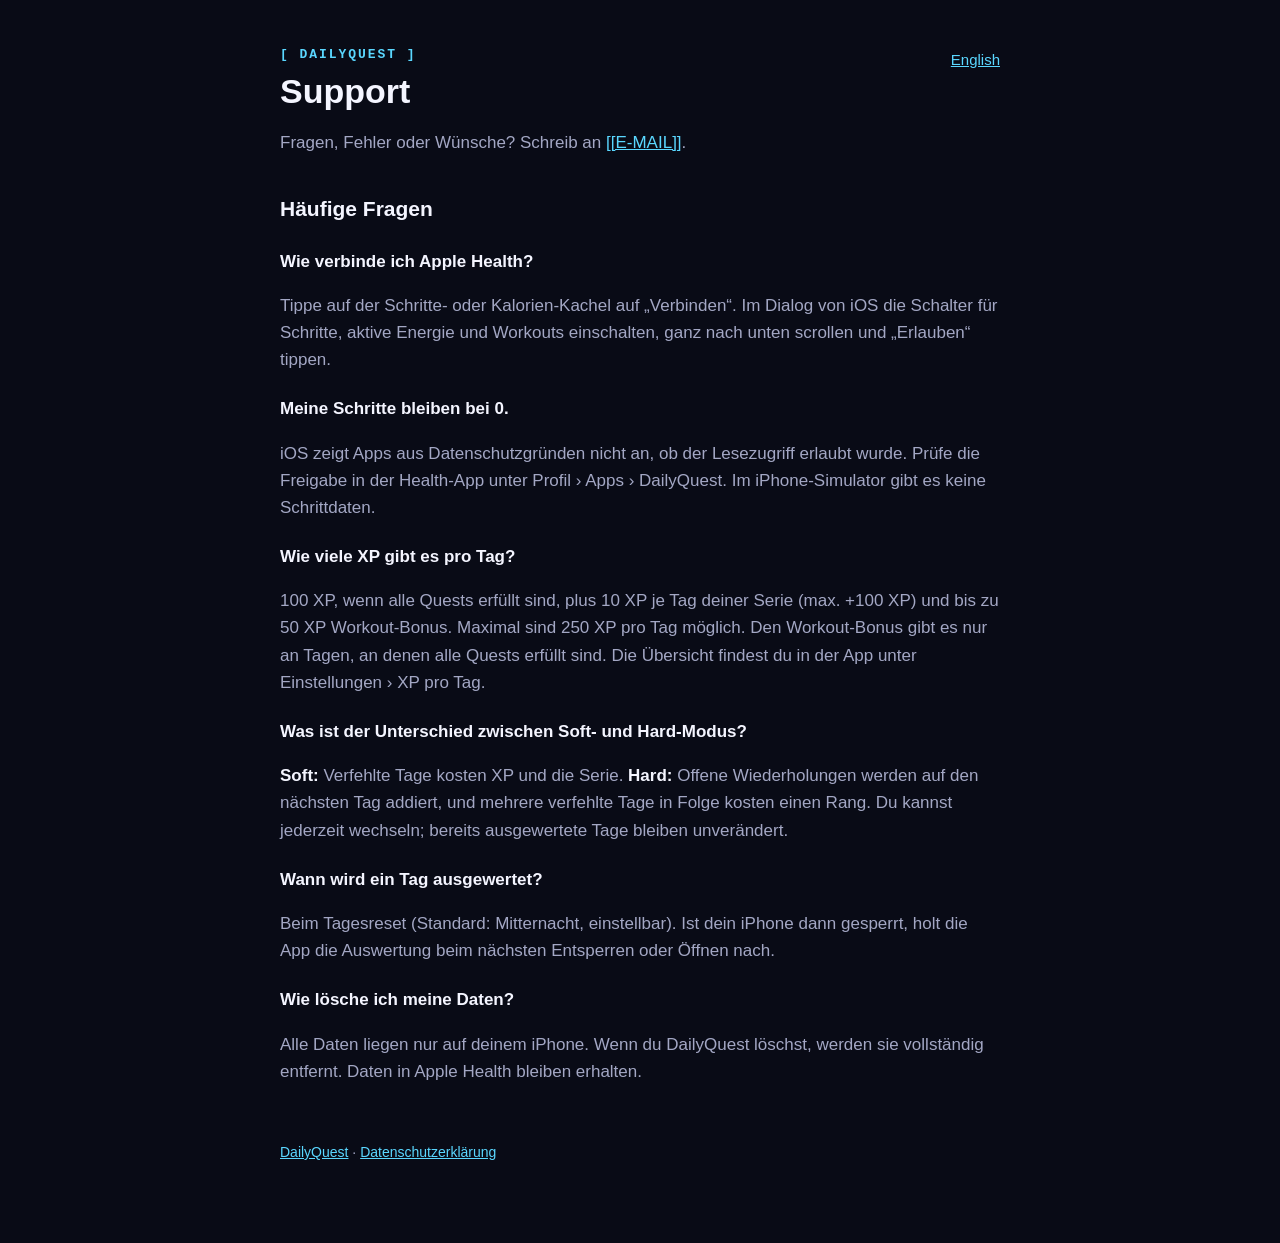
==== de/support.html @ 0f96fcb8 "Datenschutzerklärung und Support-Seite (DE/EN) für DailyQuest Co-Authored-By: Claude Opus 5.5 <norep" ====
<!doctype html>
<html lang="de">
<head>
  <meta charset="utf-8">
  <meta name="viewport" content="width=device-width, initial-scale=1">
  <title>Support – DailyQuest</title>
  <link rel="stylesheet" href="../style.css">
</head>
<body>
<main>
  <header>
    <a class="lang" href="../en/support.html">English</a>
    <div class="caption">[ DAILYQUEST ]</div>
    <h1>Support</h1>
    <p>Fragen, Fehler oder Wünsche? Schreib an <a href="mailto:[[E-MAIL]]">[[E-MAIL]]</a>.</p>
  </header>

  <h2>Häufige Fragen</h2>

  <h3>Wie verbinde ich Apple Health?</h3>
  <p>Tippe auf der Schritte- oder Kalorien-Kachel auf „Verbinden“. Im Dialog von iOS die Schalter für Schritte, aktive Energie und Workouts einschalten, ganz nach unten scrollen und „Erlauben“ tippen.</p>

  <h3>Meine Schritte bleiben bei 0.</h3>
  <p>iOS zeigt Apps aus Datenschutzgründen nicht an, ob der Lesezugriff erlaubt wurde. Prüfe die Freigabe in der Health-App unter Profil › Apps › DailyQuest. Im iPhone-Simulator gibt es keine Schrittdaten.</p>

  <h3>Wie viele XP gibt es pro Tag?</h3>
  <p>100 XP, wenn alle Quests erfüllt sind, plus 10 XP je Tag deiner Serie (max. +100 XP) und bis zu 50 XP Workout-Bonus. Maximal sind 250 XP pro Tag möglich. Den Workout-Bonus gibt es nur an Tagen, an denen alle Quests erfüllt sind. Die Übersicht findest du in der App unter Einstellungen › XP pro Tag.</p>

  <h3>Was ist der Unterschied zwischen Soft- und Hard-Modus?</h3>
  <p><strong>Soft:</strong> Verfehlte Tage kosten XP und die Serie. <strong>Hard:</strong> Offene Wiederholungen werden auf den nächsten Tag addiert, und mehrere verfehlte Tage in Folge kosten einen Rang. Du kannst jederzeit wechseln; bereits ausgewertete Tage bleiben unverändert.</p>

  <h3>Wann wird ein Tag ausgewertet?</h3>
  <p>Beim Tagesreset (Standard: Mitternacht, einstellbar). Ist dein iPhone dann gesperrt, holt die App die Auswertung beim nächsten Entsperren oder Öffnen nach.</p>

  <h3>Wie lösche ich meine Daten?</h3>
  <p>Alle Daten liegen nur auf deinem iPhone. Wenn du DailyQuest löschst, werden sie vollständig entfernt. Daten in Apple Health bleiben erhalten.</p>

  <footer><a href="../index.html">DailyQuest</a> · <a href="datenschutz.html">Datenschutzerklärung</a></footer>
</main>
</body>
</html>
---- style.css ----
:root {
  --bg: #090b16;
  --surface: #131628;
  --text: #f4f5ff;
  --muted: #a3a7c4;
  --violet: #7c5cff;
  --cyan: #5ad7ff;
  --stroke: rgba(93, 111, 234, 0.35);
}
* { box-sizing: border-box; }
body {
  margin: 0;
  background: var(--bg);
  color: var(--text);
  font: 17px/1.6 -apple-system, BlinkMacSystemFont, "Segoe UI", Roboto, sans-serif;
}
main { max-width: 760px; margin: 0 auto; padding: 48px 20px 80px; }
header { margin-bottom: 32px; }
.caption {
  font: 600 13px/1 ui-monospace, SFMono-Regular, Menlo, monospace;
  letter-spacing: .15em;
  color: var(--cyan);
}
h1 { font-size: 34px; line-height: 1.2; margin: 10px 0 6px; }
h2 { font-size: 21px; margin: 36px 0 8px; }
h3 { font-size: 17px; margin: 22px 0 4px; }
p, li { color: var(--muted); }
strong { color: var(--text); }
a { color: var(--cyan); }
.card {
  background: var(--surface);
  border: 1px solid var(--stroke);
  border-radius: 18px;
  padding: 18px 22px;
  margin: 18px 0;
}
.lang { float: right; font-size: 15px; }
.updated { font-size: 14px; }
footer { margin-top: 56px; font-size: 14px; color: var(--muted); }
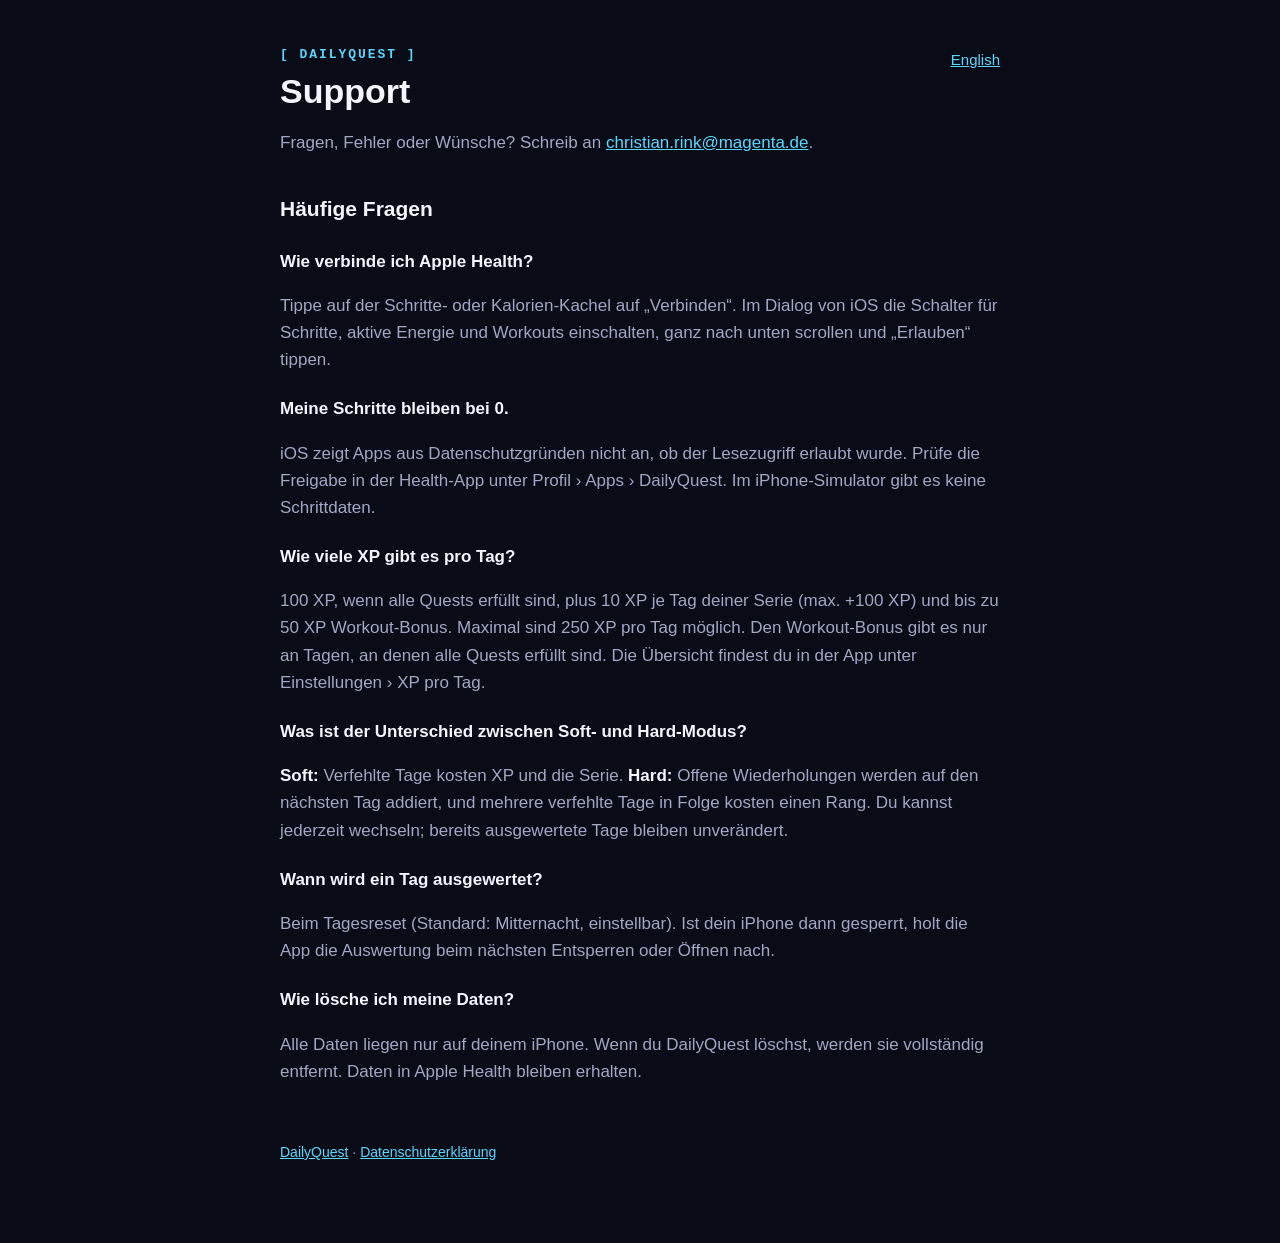
==== commit e1c98317: "Kontakt eingetragen: Christian Rink, christian.rink@magenta.de Keine Postanschrift: privates, kosten" ====
--- a/de/support.html
+++ b/de/support.html
@@ -12,7 +12,7 @@
     <a class="lang" href="../en/support.html">English</a>
     <div class="caption">[ DAILYQUEST ]</div>
     <h1>Support</h1>
-    <p>Fragen, Fehler oder Wünsche? Schreib an <a href="mailto:[[E-MAIL]]">[[E-MAIL]]</a>.</p>
+    <p>Fragen, Fehler oder Wünsche? Schreib an <a href="mailto:christian.rink@magenta.de">christian.rink@magenta.de</a>.</p>
   </header>
 
   <h2>Häufige Fragen</h2>
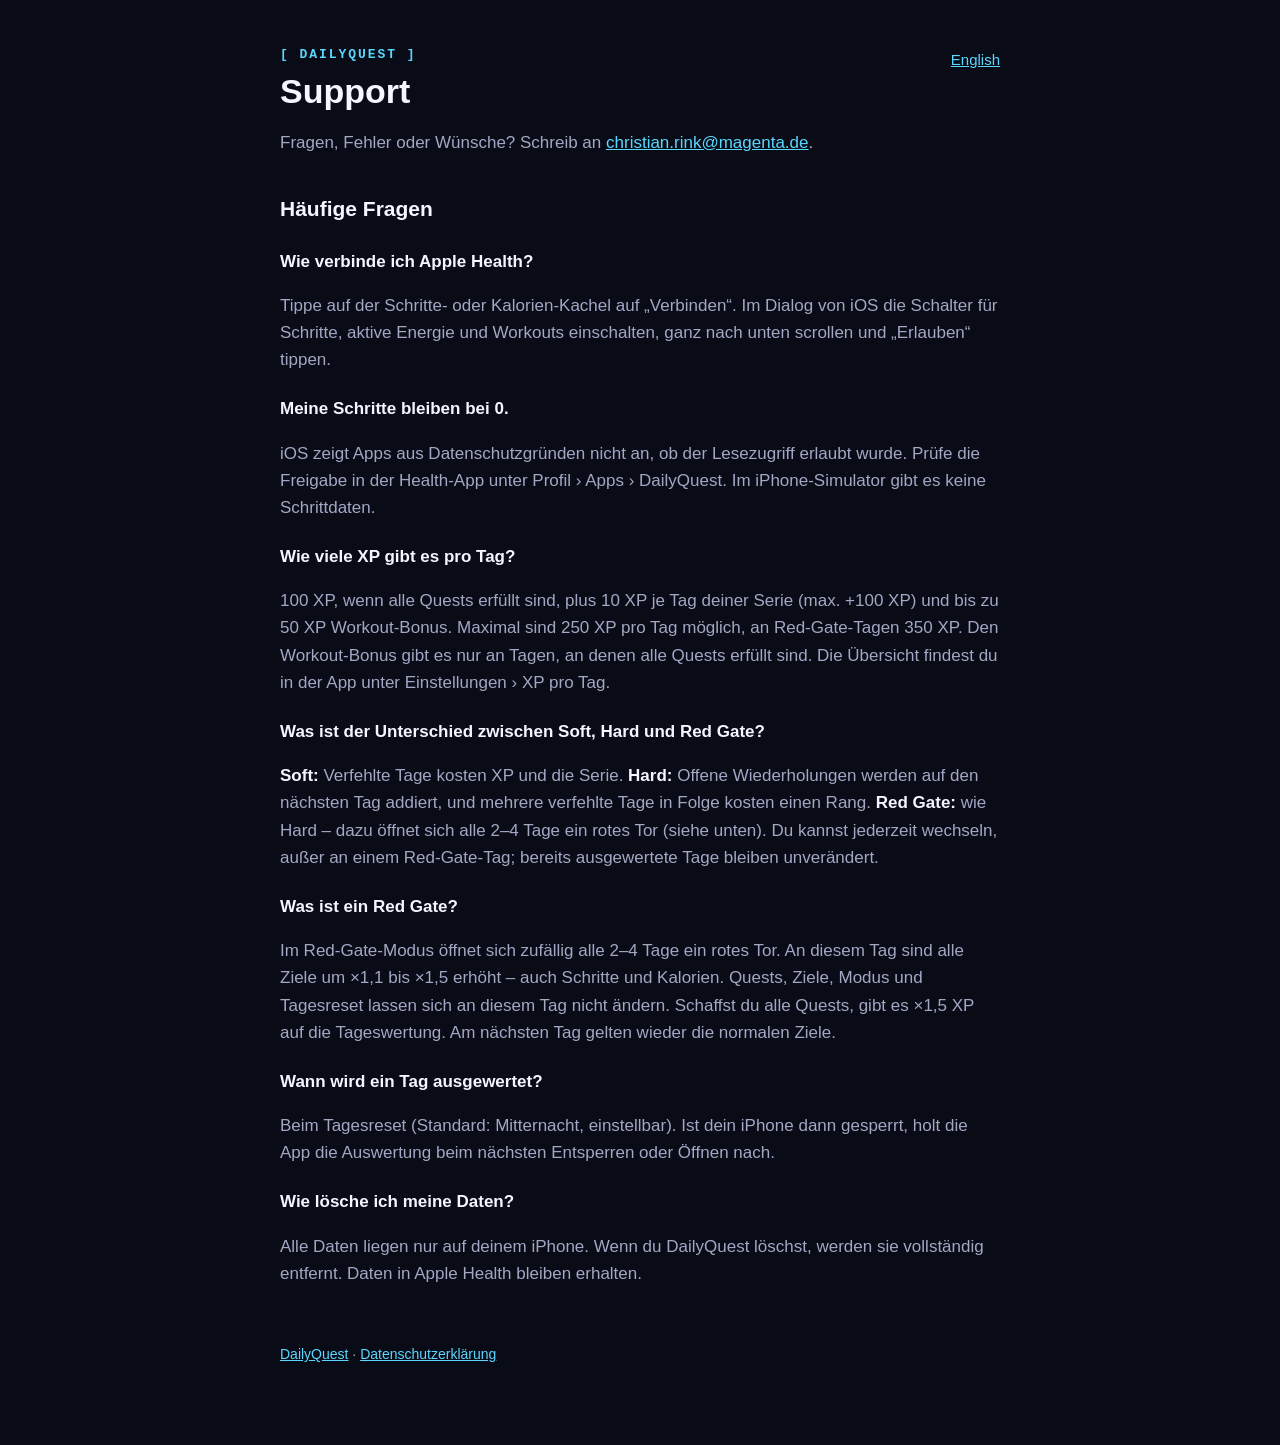
==== commit c3a83b7f: "FAQ: Red-Gate-Modus (DE/EN) Co-Authored-By: Claude Opus 5.5 <noreply@anthropic.com>" ====
--- a/de/support.html
+++ b/de/support.html
@@ -24,10 +24,13 @@
   <p>iOS zeigt Apps aus Datenschutzgründen nicht an, ob der Lesezugriff erlaubt wurde. Prüfe die Freigabe in der Health-App unter Profil › Apps › DailyQuest. Im iPhone-Simulator gibt es keine Schrittdaten.</p>
 
   <h3>Wie viele XP gibt es pro Tag?</h3>
-  <p>100 XP, wenn alle Quests erfüllt sind, plus 10 XP je Tag deiner Serie (max. +100 XP) und bis zu 50 XP Workout-Bonus. Maximal sind 250 XP pro Tag möglich. Den Workout-Bonus gibt es nur an Tagen, an denen alle Quests erfüllt sind. Die Übersicht findest du in der App unter Einstellungen › XP pro Tag.</p>
+  <p>100 XP, wenn alle Quests erfüllt sind, plus 10 XP je Tag deiner Serie (max. +100 XP) und bis zu 50 XP Workout-Bonus. Maximal sind 250 XP pro Tag möglich, an Red-Gate-Tagen 350 XP. Den Workout-Bonus gibt es nur an Tagen, an denen alle Quests erfüllt sind. Die Übersicht findest du in der App unter Einstellungen › XP pro Tag.</p>
 
-  <h3>Was ist der Unterschied zwischen Soft- und Hard-Modus?</h3>
-  <p><strong>Soft:</strong> Verfehlte Tage kosten XP und die Serie. <strong>Hard:</strong> Offene Wiederholungen werden auf den nächsten Tag addiert, und mehrere verfehlte Tage in Folge kosten einen Rang. Du kannst jederzeit wechseln; bereits ausgewertete Tage bleiben unverändert.</p>
+  <h3>Was ist der Unterschied zwischen Soft, Hard und Red Gate?</h3>
+  <p><strong>Soft:</strong> Verfehlte Tage kosten XP und die Serie. <strong>Hard:</strong> Offene Wiederholungen werden auf den nächsten Tag addiert, und mehrere verfehlte Tage in Folge kosten einen Rang. <strong>Red Gate:</strong> wie Hard – dazu öffnet sich alle 2–4 Tage ein rotes Tor (siehe unten). Du kannst jederzeit wechseln, außer an einem Red-Gate-Tag; bereits ausgewertete Tage bleiben unverändert.</p>
+
+  <h3>Was ist ein Red Gate?</h3>
+  <p>Im Red-Gate-Modus öffnet sich zufällig alle 2–4 Tage ein rotes Tor. An diesem Tag sind alle Ziele um ×1,1 bis ×1,5 erhöht – auch Schritte und Kalorien. Quests, Ziele, Modus und Tagesreset lassen sich an diesem Tag nicht ändern. Schaffst du alle Quests, gibt es ×1,5 XP auf die Tageswertung. Am nächsten Tag gelten wieder die normalen Ziele.</p>
 
   <h3>Wann wird ein Tag ausgewertet?</h3>
   <p>Beim Tagesreset (Standard: Mitternacht, einstellbar). Ist dein iPhone dann gesperrt, holt die App die Auswertung beim nächsten Entsperren oder Öffnen nach.</p>
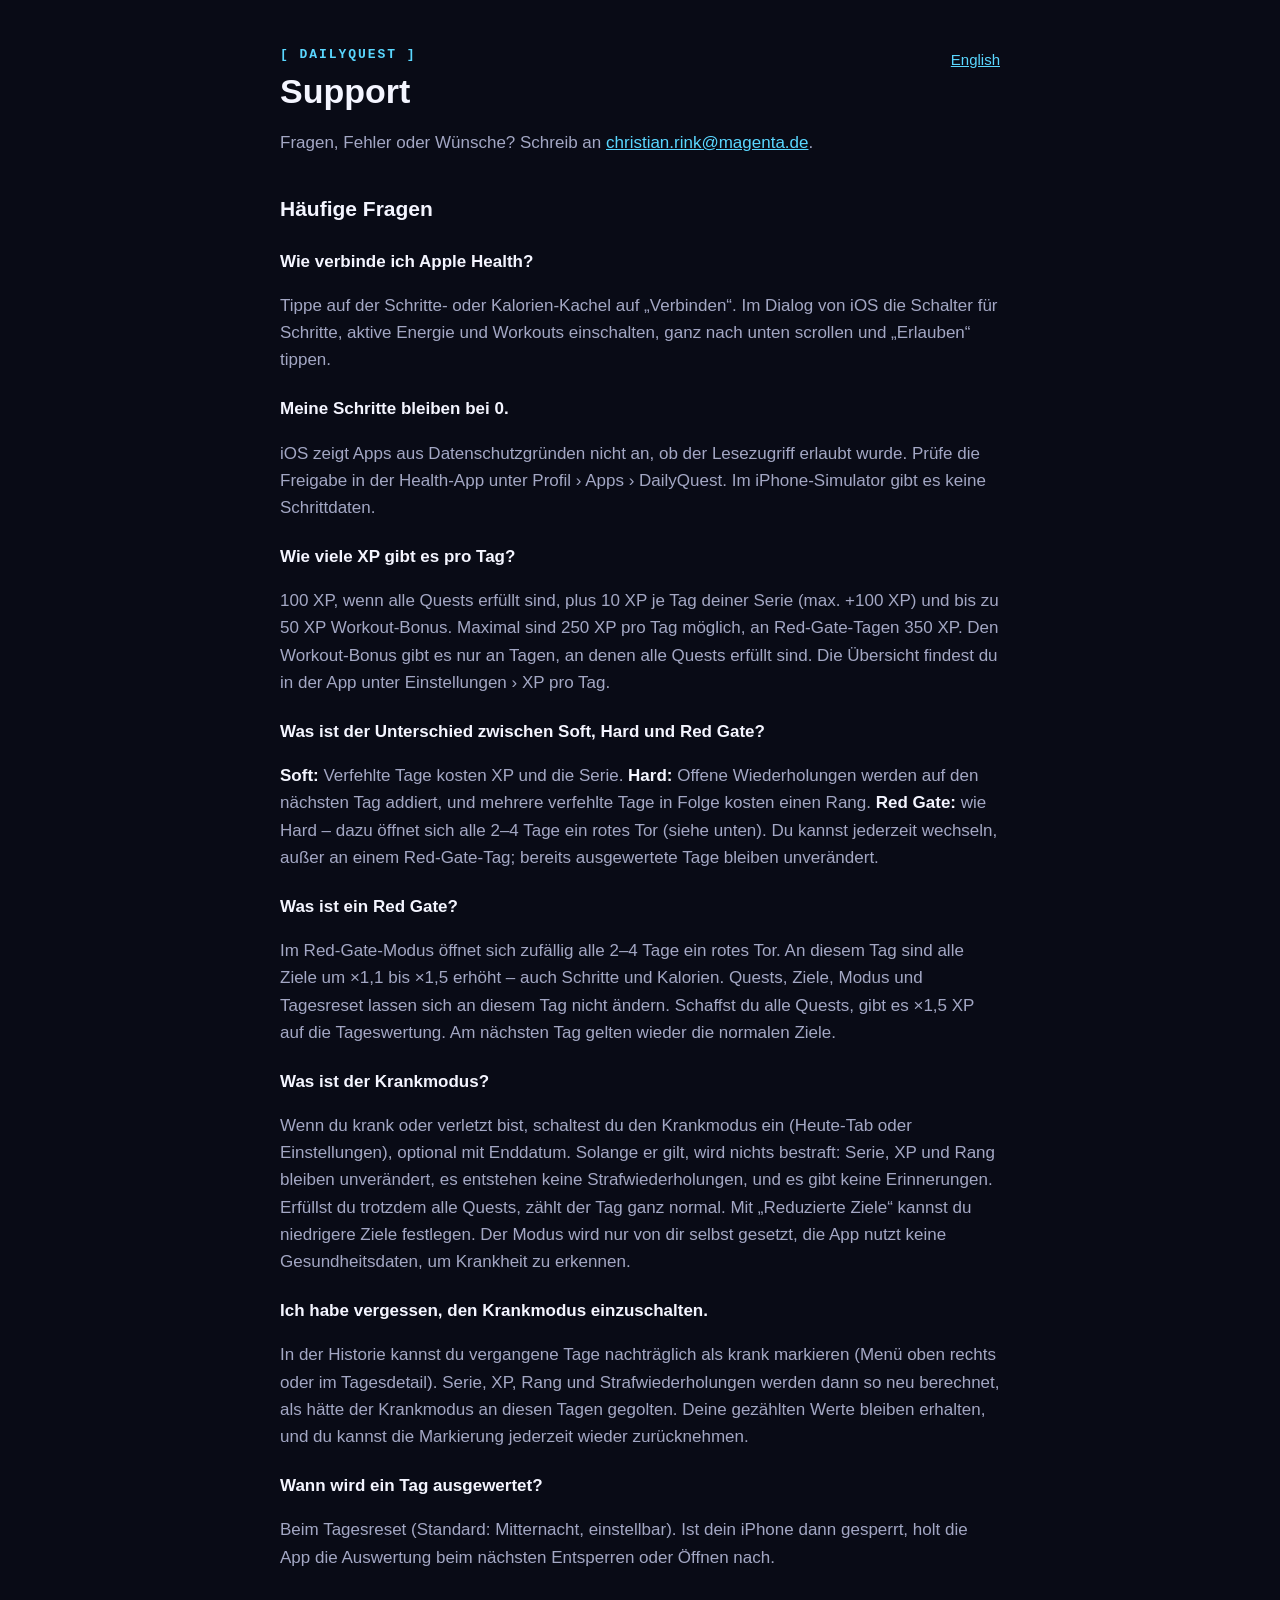
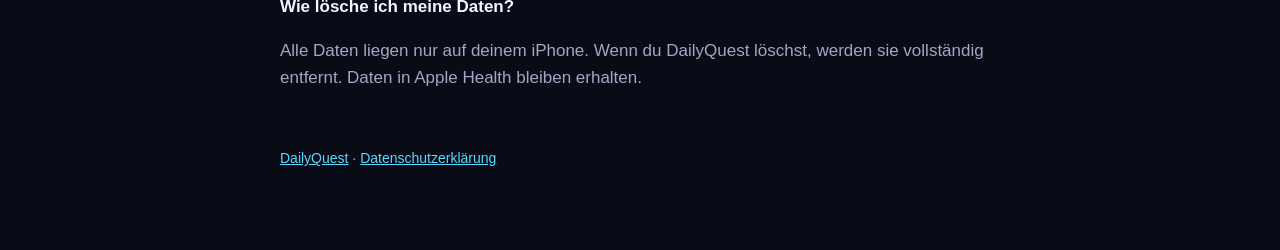
==== commit 19d13eba: "FAQ: Krankmodus und nachträgliches Markieren (DE/EN) Co-Authored-By: Claude Sonnet 5.5 <noreply@anth" ====
--- a/de/support.html
+++ b/de/support.html
@@ -32,6 +32,12 @@
   <h3>Was ist ein Red Gate?</h3>
   <p>Im Red-Gate-Modus öffnet sich zufällig alle 2–4 Tage ein rotes Tor. An diesem Tag sind alle Ziele um ×1,1 bis ×1,5 erhöht – auch Schritte und Kalorien. Quests, Ziele, Modus und Tagesreset lassen sich an diesem Tag nicht ändern. Schaffst du alle Quests, gibt es ×1,5 XP auf die Tageswertung. Am nächsten Tag gelten wieder die normalen Ziele.</p>
 
+  <h3>Was ist der Krankmodus?</h3>
+  <p>Wenn du krank oder verletzt bist, schaltest du den Krankmodus ein (Heute-Tab oder Einstellungen), optional mit Enddatum. Solange er gilt, wird nichts bestraft: Serie, XP und Rang bleiben unverändert, es entstehen keine Strafwiederholungen, und es gibt keine Erinnerungen. Erfüllst du trotzdem alle Quests, zählt der Tag ganz normal. Mit „Reduzierte Ziele“ kannst du niedrigere Ziele festlegen. Der Modus wird nur von dir selbst gesetzt, die App nutzt keine Gesundheitsdaten, um Krankheit zu erkennen.</p>
+
+  <h3>Ich habe vergessen, den Krankmodus einzuschalten.</h3>
+  <p>In der Historie kannst du vergangene Tage nachträglich als krank markieren (Menü oben rechts oder im Tagesdetail). Serie, XP, Rang und Strafwiederholungen werden dann so neu berechnet, als hätte der Krankmodus an diesen Tagen gegolten. Deine gezählten Werte bleiben erhalten, und du kannst die Markierung jederzeit wieder zurücknehmen.</p>
+
   <h3>Wann wird ein Tag ausgewertet?</h3>
   <p>Beim Tagesreset (Standard: Mitternacht, einstellbar). Ist dein iPhone dann gesperrt, holt die App die Auswertung beim nächsten Entsperren oder Öffnen nach.</p>
 
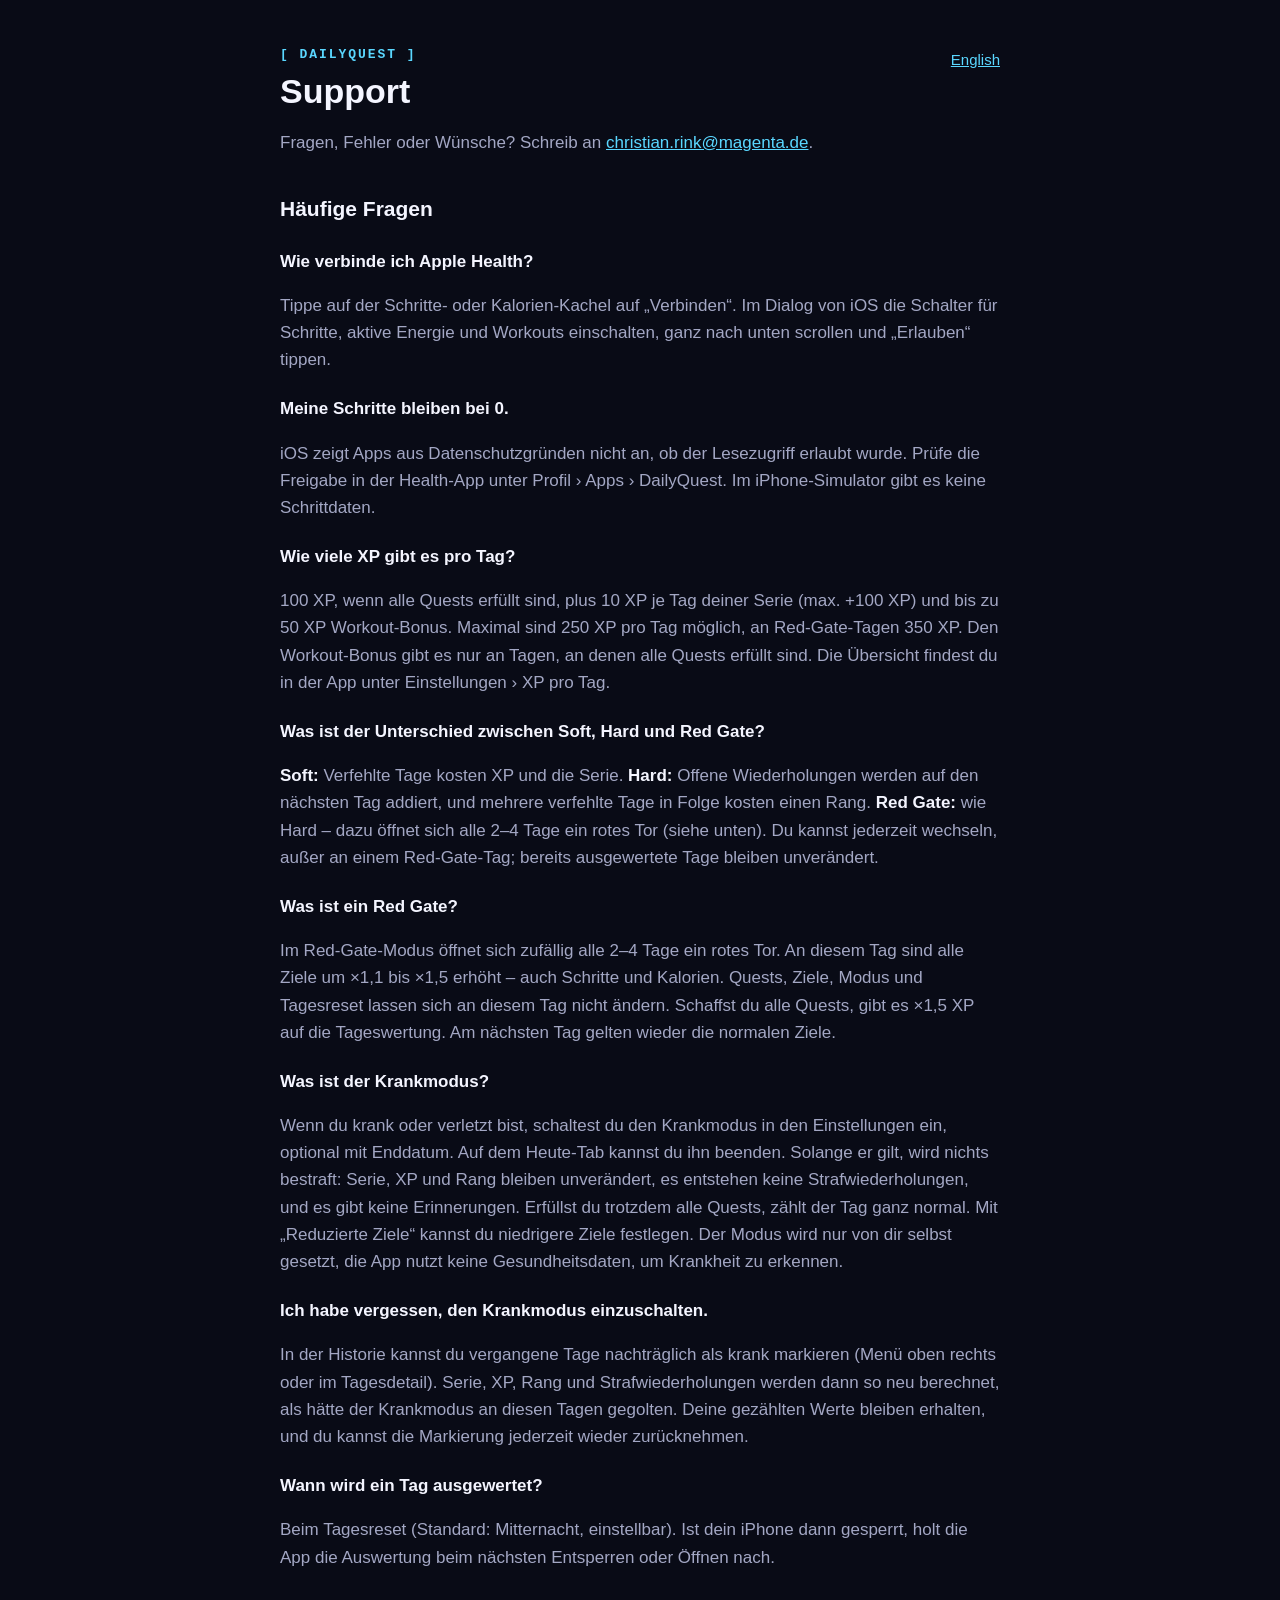
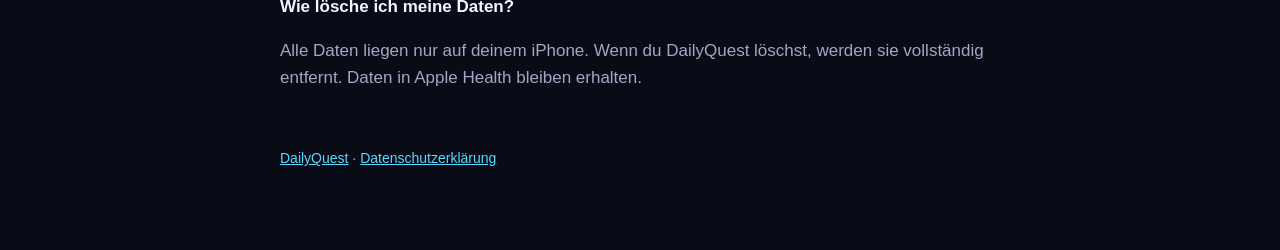
==== commit 892cbd55: "FAQ: Krankmodus wird nur in den Einstellungen gestartet Co-Authored-By: Claude Sonnet 5.5 <noreply@a" ====
--- a/de/support.html
+++ b/de/support.html
@@ -33,7 +33,7 @@
   <p>Im Red-Gate-Modus öffnet sich zufällig alle 2–4 Tage ein rotes Tor. An diesem Tag sind alle Ziele um ×1,1 bis ×1,5 erhöht – auch Schritte und Kalorien. Quests, Ziele, Modus und Tagesreset lassen sich an diesem Tag nicht ändern. Schaffst du alle Quests, gibt es ×1,5 XP auf die Tageswertung. Am nächsten Tag gelten wieder die normalen Ziele.</p>
 
   <h3>Was ist der Krankmodus?</h3>
-  <p>Wenn du krank oder verletzt bist, schaltest du den Krankmodus ein (Heute-Tab oder Einstellungen), optional mit Enddatum. Solange er gilt, wird nichts bestraft: Serie, XP und Rang bleiben unverändert, es entstehen keine Strafwiederholungen, und es gibt keine Erinnerungen. Erfüllst du trotzdem alle Quests, zählt der Tag ganz normal. Mit „Reduzierte Ziele“ kannst du niedrigere Ziele festlegen. Der Modus wird nur von dir selbst gesetzt, die App nutzt keine Gesundheitsdaten, um Krankheit zu erkennen.</p>
+  <p>Wenn du krank oder verletzt bist, schaltest du den Krankmodus in den Einstellungen ein, optional mit Enddatum. Auf dem Heute-Tab kannst du ihn beenden. Solange er gilt, wird nichts bestraft: Serie, XP und Rang bleiben unverändert, es entstehen keine Strafwiederholungen, und es gibt keine Erinnerungen. Erfüllst du trotzdem alle Quests, zählt der Tag ganz normal. Mit „Reduzierte Ziele“ kannst du niedrigere Ziele festlegen. Der Modus wird nur von dir selbst gesetzt, die App nutzt keine Gesundheitsdaten, um Krankheit zu erkennen.</p>
 
   <h3>Ich habe vergessen, den Krankmodus einzuschalten.</h3>
   <p>In der Historie kannst du vergangene Tage nachträglich als krank markieren (Menü oben rechts oder im Tagesdetail). Serie, XP, Rang und Strafwiederholungen werden dann so neu berechnet, als hätte der Krankmodus an diesen Tagen gegolten. Deine gezählten Werte bleiben erhalten, und du kannst die Markierung jederzeit wieder zurücknehmen.</p>
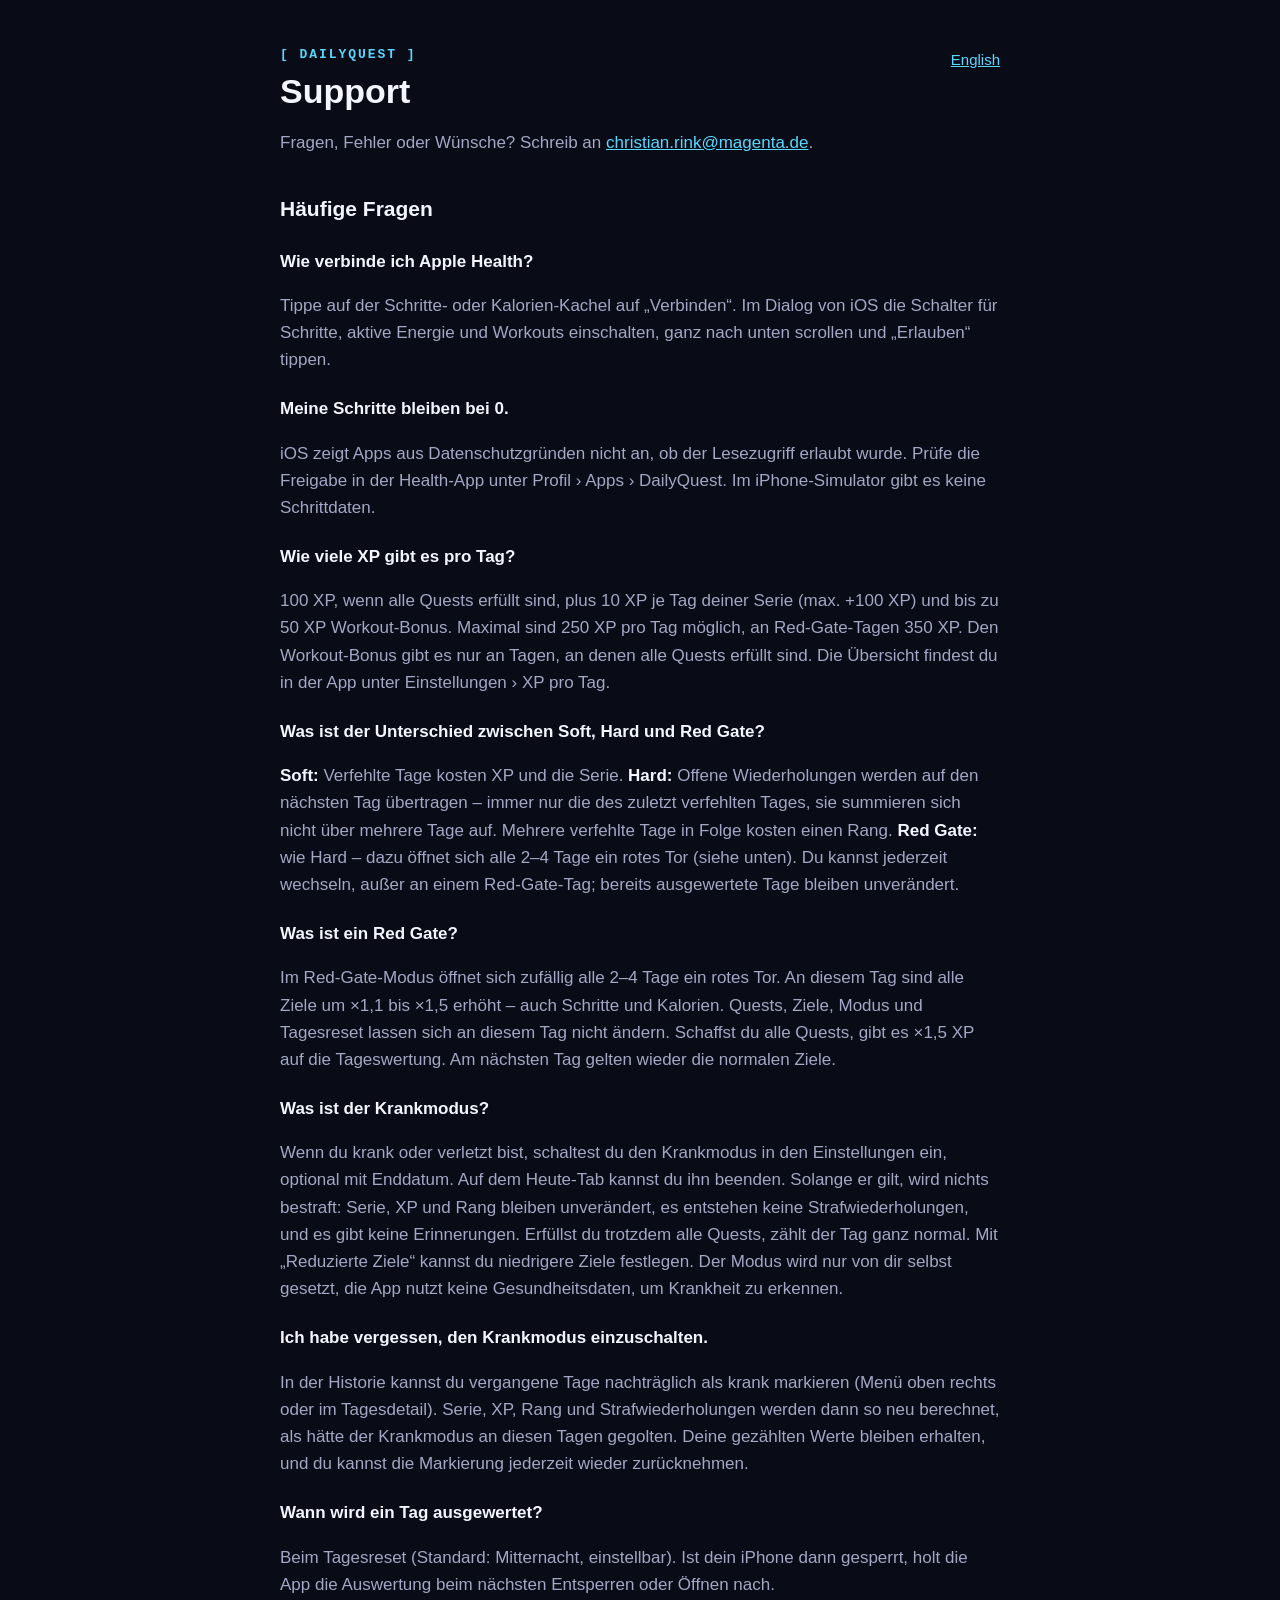
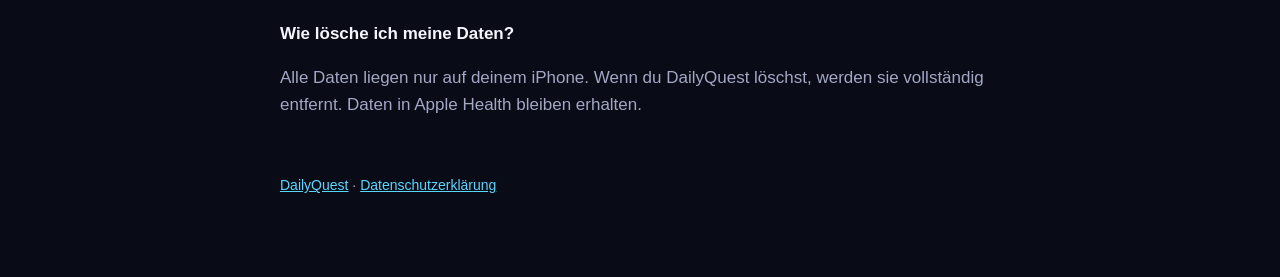
==== commit 725ec503: "FAQ: Strafwiederholungen stammen nur vom zuletzt verfehlten Tag (DE/EN) Co-Authored-By: Claude Sonne" ====
--- a/de/support.html
+++ b/de/support.html
@@ -27,7 +27,7 @@
   <p>100 XP, wenn alle Quests erfüllt sind, plus 10 XP je Tag deiner Serie (max. +100 XP) und bis zu 50 XP Workout-Bonus. Maximal sind 250 XP pro Tag möglich, an Red-Gate-Tagen 350 XP. Den Workout-Bonus gibt es nur an Tagen, an denen alle Quests erfüllt sind. Die Übersicht findest du in der App unter Einstellungen › XP pro Tag.</p>
 
   <h3>Was ist der Unterschied zwischen Soft, Hard und Red Gate?</h3>
-  <p><strong>Soft:</strong> Verfehlte Tage kosten XP und die Serie. <strong>Hard:</strong> Offene Wiederholungen werden auf den nächsten Tag addiert, und mehrere verfehlte Tage in Folge kosten einen Rang. <strong>Red Gate:</strong> wie Hard – dazu öffnet sich alle 2–4 Tage ein rotes Tor (siehe unten). Du kannst jederzeit wechseln, außer an einem Red-Gate-Tag; bereits ausgewertete Tage bleiben unverändert.</p>
+  <p><strong>Soft:</strong> Verfehlte Tage kosten XP und die Serie. <strong>Hard:</strong> Offene Wiederholungen werden auf den nächsten Tag übertragen – immer nur die des zuletzt verfehlten Tages, sie summieren sich nicht über mehrere Tage auf. Mehrere verfehlte Tage in Folge kosten einen Rang. <strong>Red Gate:</strong> wie Hard – dazu öffnet sich alle 2–4 Tage ein rotes Tor (siehe unten). Du kannst jederzeit wechseln, außer an einem Red-Gate-Tag; bereits ausgewertete Tage bleiben unverändert.</p>
 
   <h3>Was ist ein Red Gate?</h3>
   <p>Im Red-Gate-Modus öffnet sich zufällig alle 2–4 Tage ein rotes Tor. An diesem Tag sind alle Ziele um ×1,1 bis ×1,5 erhöht – auch Schritte und Kalorien. Quests, Ziele, Modus und Tagesreset lassen sich an diesem Tag nicht ändern. Schaffst du alle Quests, gibt es ×1,5 XP auf die Tageswertung. Am nächsten Tag gelten wieder die normalen Ziele.</p>
